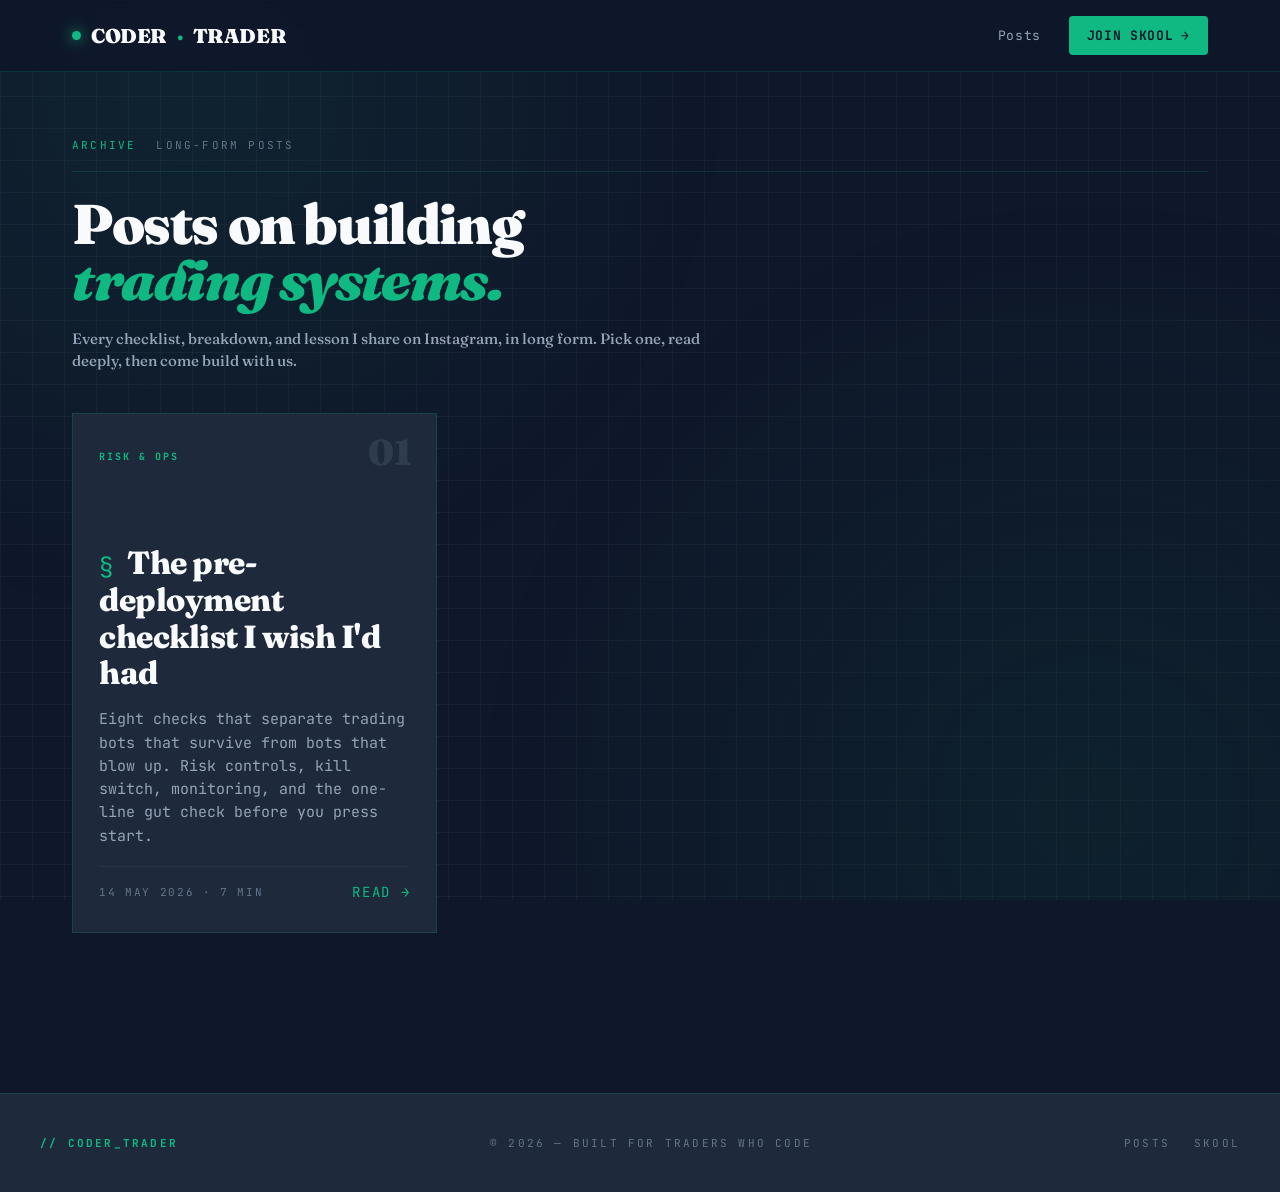
==== index.html @ 347738a1 "Initial commit: flat static site at repo root Layout matches README: index.html and _template.html a" ====
<!DOCTYPE html>
<html lang="en">
<head>
  <meta charset="UTF-8">
  <meta name="viewport" content="width=device-width, initial-scale=1.0">
  <title>Coder Trader — Posts</title>
  <meta name="description" content="Long-form posts on building automated trading systems, by Coder Trader.">

  <link rel="preconnect" href="https://fonts.googleapis.com">
  <link rel="preconnect" href="https://fonts.gstatic.com" crossorigin>
  <link href="https://fonts.googleapis.com/css2?family=JetBrains+Mono:wght@400;500;700;800&family=Fraunces:opsz,wght@9..144,600;9..144,800;9..144,900&display=swap" rel="stylesheet">
  <link rel="stylesheet" href="/assets/style.css">
</head>
<body>

  <main class="site-main wide">

    <div class="post-meta">
      <span class="tag">ARCHIVE</span>
      <span>Long-form posts</span>
    </div>

    <h1>Posts on building<br><span class="accent">trading systems.</span></h1>

    <p class="post-lede">
      Every checklist, breakdown, and lesson I share on Instagram, in long form. Pick one, read deeply, then come build with us.
    </p>

    <!-- =========================================
         ADD NEW POSTS HERE
         Copy a <a class="content-card"> block and edit it.
         ========================================= -->
    <div class="contents-grid">

      <a class="content-card" href="/content/pre-deployment-checklist.html">
        <span class="content-card__num">01</span>
        <span class="content-card__tag">RISK & OPS</span>
        <h2 class="content-card__title">The pre-deployment checklist I wish I'd had</h2>
        <p class="content-card__desc">
          Eight checks that separate trading bots that survive from bots that blow up. Risk controls, kill switch, monitoring, and the one-line gut check before you press start.
        </p>
        <div class="content-card__footer">
          <span>14 MAY 2026 · 7 MIN</span>
          <span class="arrow">READ →</span>
        </div>
      </a>

      <!-- Add more cards as you publish more posts -->

    </div>

  </main>

  <script src="/assets/template.js"></script>
</body>
</html>
---- assets/style.css ----
/* ============================================
   CODER TRADER - SHARED STYLES
   Edit this file to change the look of every page
   ============================================ */

:root {
  /* Palette */
  --bg: #0F172A;          /* Obsidian - page background */
  --surface: #1E293B;     /* Terminal - cards, nav */
  --surface-hover: #243349;
  --deep: #064E3B;        /* Forest - depth, secondary */
  --accent: #10B981;      /* Emerald 500 - primary */
  --accent-light: #34D399;/* Emerald 400 - hover */
  --ink: #F8FAFC;         /* Slate 50 - headings, body */
  --ink-dim: #94A3B8;     /* Slate 400 - secondary text */
  --ink-faint: #64748B;
  --danger: #F43F5E;      /* Rose 500 - errors */
  --grid-line: rgba(248, 250, 252, 0.04);
  --border: rgba(16, 185, 129, 0.18);
  --border-bright: rgba(16, 185, 129, 0.5);

  --max-width: 880px;
  --nav-height: 64px;
}

* { box-sizing: border-box; margin: 0; padding: 0; }

html { scroll-behavior: smooth; }

body {
  background: var(--bg);
  color: var(--ink);
  font-family: 'JetBrains Mono', ui-monospace, monospace;
  min-height: 100vh;
  line-height: 1.65;
  background-image:
    linear-gradient(var(--grid-line) 1px, transparent 1px),
    linear-gradient(90deg, var(--grid-line) 1px, transparent 1px);
  background-size: 32px 32px;
  background-attachment: fixed;
  position: relative;
}

body::before {
  content: '';
  position: fixed;
  inset: 0;
  background:
    radial-gradient(circle at 15% 10%, rgba(16, 185, 129, 0.08), transparent 40%),
    radial-gradient(circle at 85% 90%, rgba(6, 78, 59, 0.18), transparent 45%);
  pointer-events: none;
  z-index: 0;
}

/* ============================================
   NAVBAR
   ============================================ */
.site-nav {
  position: sticky;
  top: 0;
  z-index: 100;
  background: rgba(15, 23, 42, 0.85);
  backdrop-filter: blur(12px);
  -webkit-backdrop-filter: blur(12px);
  border-bottom: 1px solid var(--border);
}

.site-nav__inner {
  max-width: 1200px;
  margin: 0 auto;
  padding: 16px 32px;
  display: flex;
  align-items: center;
  justify-content: space-between;
  gap: 16px;
}

.site-nav__brand {
  font-family: 'Fraunces', serif;
  font-weight: 900;
  font-size: 20px;
  color: var(--ink);
  text-decoration: none;
  letter-spacing: -0.02em;
  display: flex;
  align-items: center;
  gap: 10px;
}

.site-nav__brand .dot {
  width: 9px;
  height: 9px;
  background: var(--accent);
  border-radius: 50%;
  box-shadow: 0 0 14px var(--accent);
  animation: pulse 2.4s ease-in-out infinite;
}

@keyframes pulse {
  0%, 100% { opacity: 1; transform: scale(1); }
  50% { opacity: 0.55; transform: scale(0.9); }
}

.site-nav__links {
  display: flex;
  gap: 28px;
  align-items: center;
}

.site-nav__links a {
  font-size: 13px;
  color: var(--ink-dim);
  text-decoration: none;
  letter-spacing: 0.05em;
  transition: color 0.15s;
}

.site-nav__links a:hover {
  color: var(--ink);
}

.site-nav__cta {
  display: inline-flex;
  align-items: center;
  gap: 8px;
  padding: 9px 18px;
  background: var(--accent);
  color: var(--bg) !important;
  font-weight: 700;
  font-size: 12px;
  letter-spacing: 0.08em;
  text-transform: uppercase;
  border-radius: 4px;
  transition: all 0.2s;
  text-decoration: none;
}

.site-nav__cta:hover {
  background: var(--accent-light);
  color: var(--bg) !important;
  transform: translateY(-1px);
  box-shadow: 0 6px 20px rgba(16, 185, 129, 0.35);
}

.site-nav__cta::after {
  content: '→';
  font-weight: 400;
}

/* ============================================
   MAIN CONTAINER
   ============================================ */
.site-main {
  position: relative;
  z-index: 1;
  max-width: var(--max-width);
  margin: 0 auto;
  padding: 64px 32px 96px;
}

.site-main.wide {
  max-width: 1200px;
}

/* ============================================
   TYPOGRAPHY
   ============================================ */
.site-main h1 {
  font-family: 'Fraunces', serif;
  font-weight: 900;
  font-size: clamp(34px, 5.5vw, 56px);
  line-height: 1;
  letter-spacing: -0.025em;
  color: var(--ink);
  margin-bottom: 20px;
}

.site-main h1 .accent {
  color: var(--accent);
  font-style: italic;
}

.site-main h2 {
  font-family: 'Fraunces', serif;
  font-weight: 800;
  font-size: clamp(24px, 3vw, 32px);
  line-height: 1.15;
  letter-spacing: -0.015em;
  color: var(--ink);
  margin-top: 56px;
  margin-bottom: 16px;
  padding-top: 8px;
}

.site-main h2::before {
  content: '§ ';
  color: var(--accent);
  font-family: 'JetBrains Mono', monospace;
  font-weight: 400;
  font-size: 0.75em;
  letter-spacing: 0;
}

.site-main h3 {
  font-family: 'JetBrains Mono', monospace;
  font-weight: 700;
  font-size: 16px;
  text-transform: uppercase;
  letter-spacing: 0.12em;
  color: var(--accent);
  margin-top: 32px;
  margin-bottom: 12px;
}

.site-main p {
  font-size: 15px;
  color: var(--ink-dim);
  margin-bottom: 18px;
  max-width: 68ch;
}

.site-main p strong, .site-main li strong {
  color: var(--ink);
  font-weight: 700;
}

.site-main a {
  color: var(--accent);
  text-decoration: none;
  border-bottom: 1px solid var(--border);
  transition: border-color 0.15s;
}

.site-main a:hover {
  border-bottom-color: var(--accent);
}

.site-main ul, .site-main ol {
  margin: 0 0 24px 0;
  padding-left: 0;
  list-style: none;
  max-width: 68ch;
}

.site-main ul li, .site-main ol li {
  font-size: 15px;
  color: var(--ink-dim);
  padding-left: 24px;
  position: relative;
  margin-bottom: 12px;
  line-height: 1.6;
}

.site-main ul li::before {
  content: '▸';
  position: absolute;
  left: 0;
  top: 1px;
  color: var(--accent);
  font-size: 12px;
}

.site-main ol {
  counter-reset: ol-counter;
}

.site-main ol li {
  counter-increment: ol-counter;
}

.site-main ol li::before {
  content: counter(ol-counter, decimal-leading-zero);
  position: absolute;
  left: 0;
  top: 1px;
  color: var(--accent);
  font-size: 12px;
  font-weight: 700;
}

.site-main blockquote {
  border-left: 3px solid var(--accent);
  background: var(--surface);
  padding: 20px 24px;
  margin: 28px 0;
  font-family: 'Fraunces', serif;
  font-style: italic;
  font-size: 18px;
  color: var(--ink);
  line-height: 1.5;
}

.site-main code {
  font-family: 'JetBrains Mono', monospace;
  font-size: 0.9em;
  background: var(--surface);
  color: var(--accent-light);
  padding: 2px 8px;
  border-radius: 3px;
  border: 1px solid var(--border);
}

.site-main pre {
  background: var(--surface);
  border: 1px solid var(--border);
  padding: 20px 24px;
  border-radius: 6px;
  overflow-x: auto;
  margin: 24px 0;
  font-size: 13px;
  line-height: 1.6;
}

.site-main pre code {
  background: none;
  border: none;
  padding: 0;
  color: var(--ink);
}

.site-main hr {
  border: none;
  height: 1px;
  background: var(--border);
  margin: 48px 0;
}

/* ============================================
   POST META (date, category, etc)
   ============================================ */
.post-meta {
  display: flex;
  gap: 20px;
  font-size: 11px;
  letter-spacing: 0.2em;
  color: var(--ink-faint);
  text-transform: uppercase;
  margin-bottom: 24px;
  padding-bottom: 16px;
  border-bottom: 1px solid var(--border);
}

.post-meta .tag {
  color: var(--accent);
}

.post-lede {
  font-family: 'Fraunces', serif;
  font-size: clamp(18px, 2.2vw, 22px);
  line-height: 1.5;
  color: var(--ink-dim);
  margin-bottom: 40px;
  font-weight: 500;
  max-width: 65ch;
}

/* ============================================
   CONTENTS GRID (for index page)
   ============================================ */
.contents-grid {
  display: grid;
  grid-template-columns: repeat(auto-fill, minmax(320px, 1fr));
  gap: 20px;
  margin-top: 40px;
}

.content-card {
  background: var(--surface);
  border: 1px solid var(--border);
  padding: 28px 26px;
  text-decoration: none !important;
  display: block;
  position: relative;
  transition: all 0.2s;
  border-bottom: 1px solid var(--border) !important;
}

.content-card:hover {
  background: var(--surface-hover);
  border-color: var(--border-bright) !important;
  transform: translateY(-2px);
}

.content-card__num {
  position: absolute;
  top: 20px;
  right: 24px;
  font-family: 'Fraunces', serif;
  font-size: 36px;
  font-weight: 900;
  color: var(--ink-faint);
  opacity: 0.25;
  line-height: 1;
}

.content-card__tag {
  display: inline-block;
  font-size: 10px;
  letter-spacing: 0.2em;
  color: var(--accent);
  text-transform: uppercase;
  margin-bottom: 16px;
  font-weight: 700;
}

.content-card__title {
  font-family: 'Fraunces', serif;
  font-size: 22px;
  font-weight: 700;
  color: var(--ink);
  line-height: 1.2;
  margin-bottom: 12px;
  letter-spacing: -0.01em;
}

.content-card__desc {
  font-size: 13px;
  color: var(--ink-dim);
  line-height: 1.55;
  margin-bottom: 20px;
}

.content-card__footer {
  font-size: 11px;
  letter-spacing: 0.15em;
  color: var(--ink-faint);
  text-transform: uppercase;
  display: flex;
  justify-content: space-between;
  align-items: center;
  padding-top: 14px;
  border-top: 1px solid var(--grid-line);
}

.content-card__footer .arrow {
  color: var(--accent);
  font-size: 14px;
  transition: transform 0.2s;
}

.content-card:hover .content-card__footer .arrow {
  transform: translateX(4px);
}

/* ============================================
   FOOTER
   ============================================ */
.site-footer {
  position: relative;
  z-index: 1;
  border-top: 1px solid var(--border);
  margin-top: 64px;
  padding: 40px 32px;
  background: var(--surface);
}

.site-footer__inner {
  max-width: 1200px;
  margin: 0 auto;
  display: flex;
  justify-content: space-between;
  align-items: center;
  gap: 24px;
  flex-wrap: wrap;
  font-size: 11px;
  letter-spacing: 0.2em;
  color: var(--ink-faint);
  text-transform: uppercase;
}

.site-footer__brand {
  color: var(--accent);
  font-weight: 700;
}

.site-footer__links {
  display: flex;
  gap: 24px;
}

.site-footer__links a {
  color: var(--ink-faint);
  text-decoration: none;
  transition: color 0.15s;
}

.site-footer__links a:hover {
  color: var(--accent);
}

/* ============================================
   BACK LINK
   ============================================ */
.back-link {
  display: inline-flex;
  align-items: center;
  gap: 8px;
  font-size: 12px;
  color: var(--ink-faint) !important;
  text-decoration: none !important;
  border: none !important;
  letter-spacing: 0.1em;
  text-transform: uppercase;
  margin-bottom: 32px;
  transition: color 0.15s;
}

.back-link:hover {
  color: var(--accent) !important;
}

.back-link::before {
  content: '←';
  font-size: 14px;
}

/* ============================================
   RESPONSIVE
   ============================================ */
@media (max-width: 640px) {
  .site-nav__inner { padding: 14px 20px; }
  .site-nav__links { gap: 16px; }
  .site-nav__links a:not(.site-nav__cta) { display: none; }
  .site-main { padding: 40px 20px 64px; }
  .site-footer__inner { flex-direction: column; text-align: center; }
}
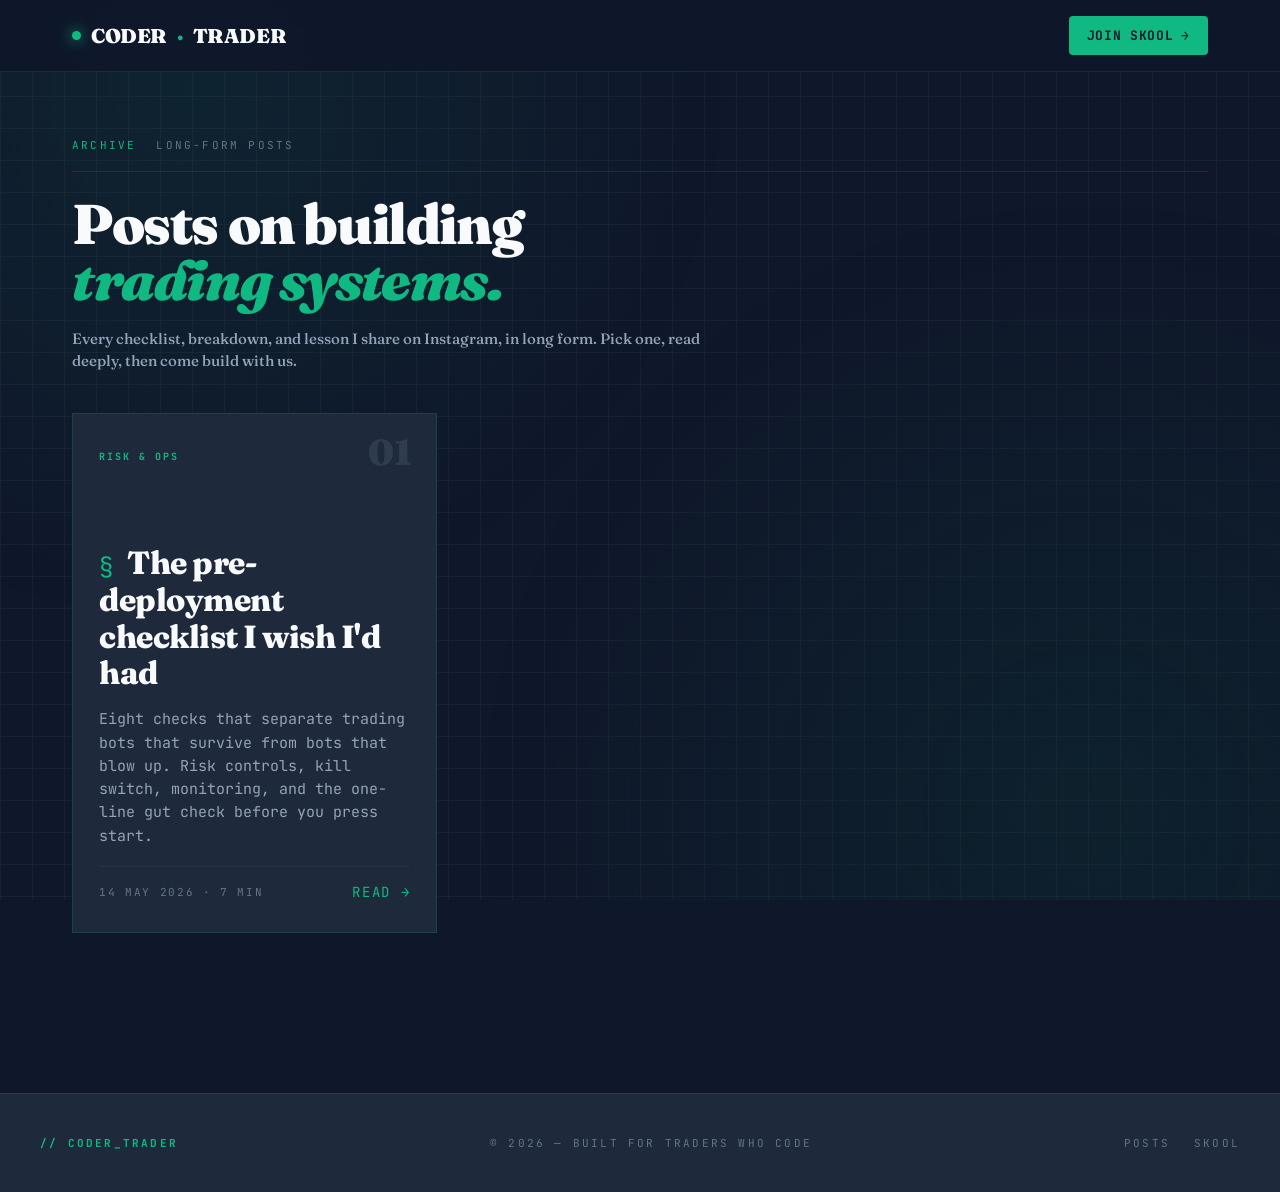
==== commit 13b82727: "Update asset paths in HTML and JavaScript files for relative linking" ====
--- a/index.html
+++ b/index.html
@@ -9,7 +9,7 @@
   <link rel="preconnect" href="https://fonts.googleapis.com">
   <link rel="preconnect" href="https://fonts.gstatic.com" crossorigin>
   <link href="https://fonts.googleapis.com/css2?family=JetBrains+Mono:wght@400;500;700;800&family=Fraunces:opsz,wght@9..144,600;9..144,800;9..144,900&display=swap" rel="stylesheet">
-  <link rel="stylesheet" href="/assets/style.css">
+  <link rel="stylesheet" href="./assets/style.css">
 </head>
 <body>
 
@@ -51,6 +51,6 @@
 
   </main>
 
-  <script src="/assets/template.js"></script>
+  <script src="./assets/template.js"></script>
 </body>
 </html>
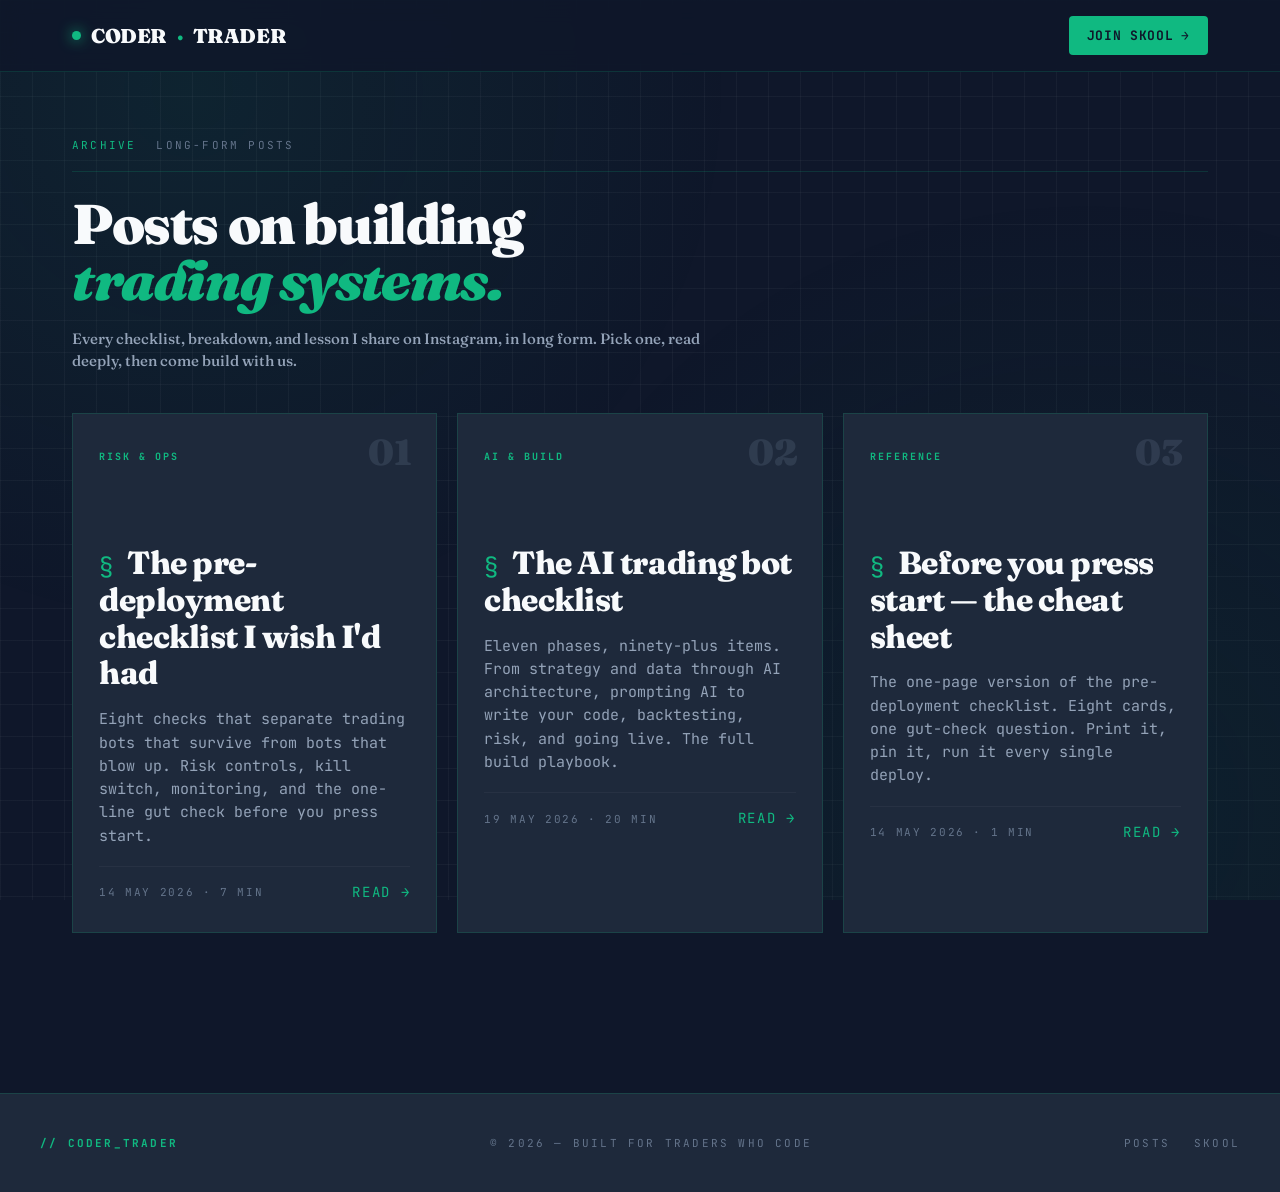
==== commit 96dc89d7: "feat: enhance site header and footer with new styles and links; add AI trading bot checklist card to" ====
--- a/index.html
+++ b/index.html
@@ -45,6 +45,32 @@
         </div>
       </a>
 
+      <a class="content-card" href="/content/ai_trading_bot_checklist.html">
+        <span class="content-card__num">02</span>
+        <span class="content-card__tag">AI & BUILD</span>
+        <h2 class="content-card__title">The AI trading bot checklist</h2>
+        <p class="content-card__desc">
+          Eleven phases, ninety-plus items. From strategy and data through AI architecture, prompting AI to write your code, backtesting, risk, and going live. The full build playbook.
+        </p>
+        <div class="content-card__footer">
+          <span>19 MAY 2026 · 20 MIN</span>
+          <span class="arrow">READ →</span>
+        </div>
+      </a>
+
+      <a class="content-card" href="/content/cheat-sheet.html">
+        <span class="content-card__num">03</span>
+        <span class="content-card__tag">REFERENCE</span>
+        <h2 class="content-card__title">Before you press start — the cheat sheet</h2>
+        <p class="content-card__desc">
+          The one-page version of the pre-deployment checklist. Eight cards, one gut-check question. Print it, pin it, run it every single deploy.
+        </p>
+        <div class="content-card__footer">
+          <span>14 MAY 2026 · 1 MIN</span>
+          <span class="arrow">READ →</span>
+        </div>
+      </a>
+
       <!-- Add more cards as you publish more posts -->
 
     </div>
